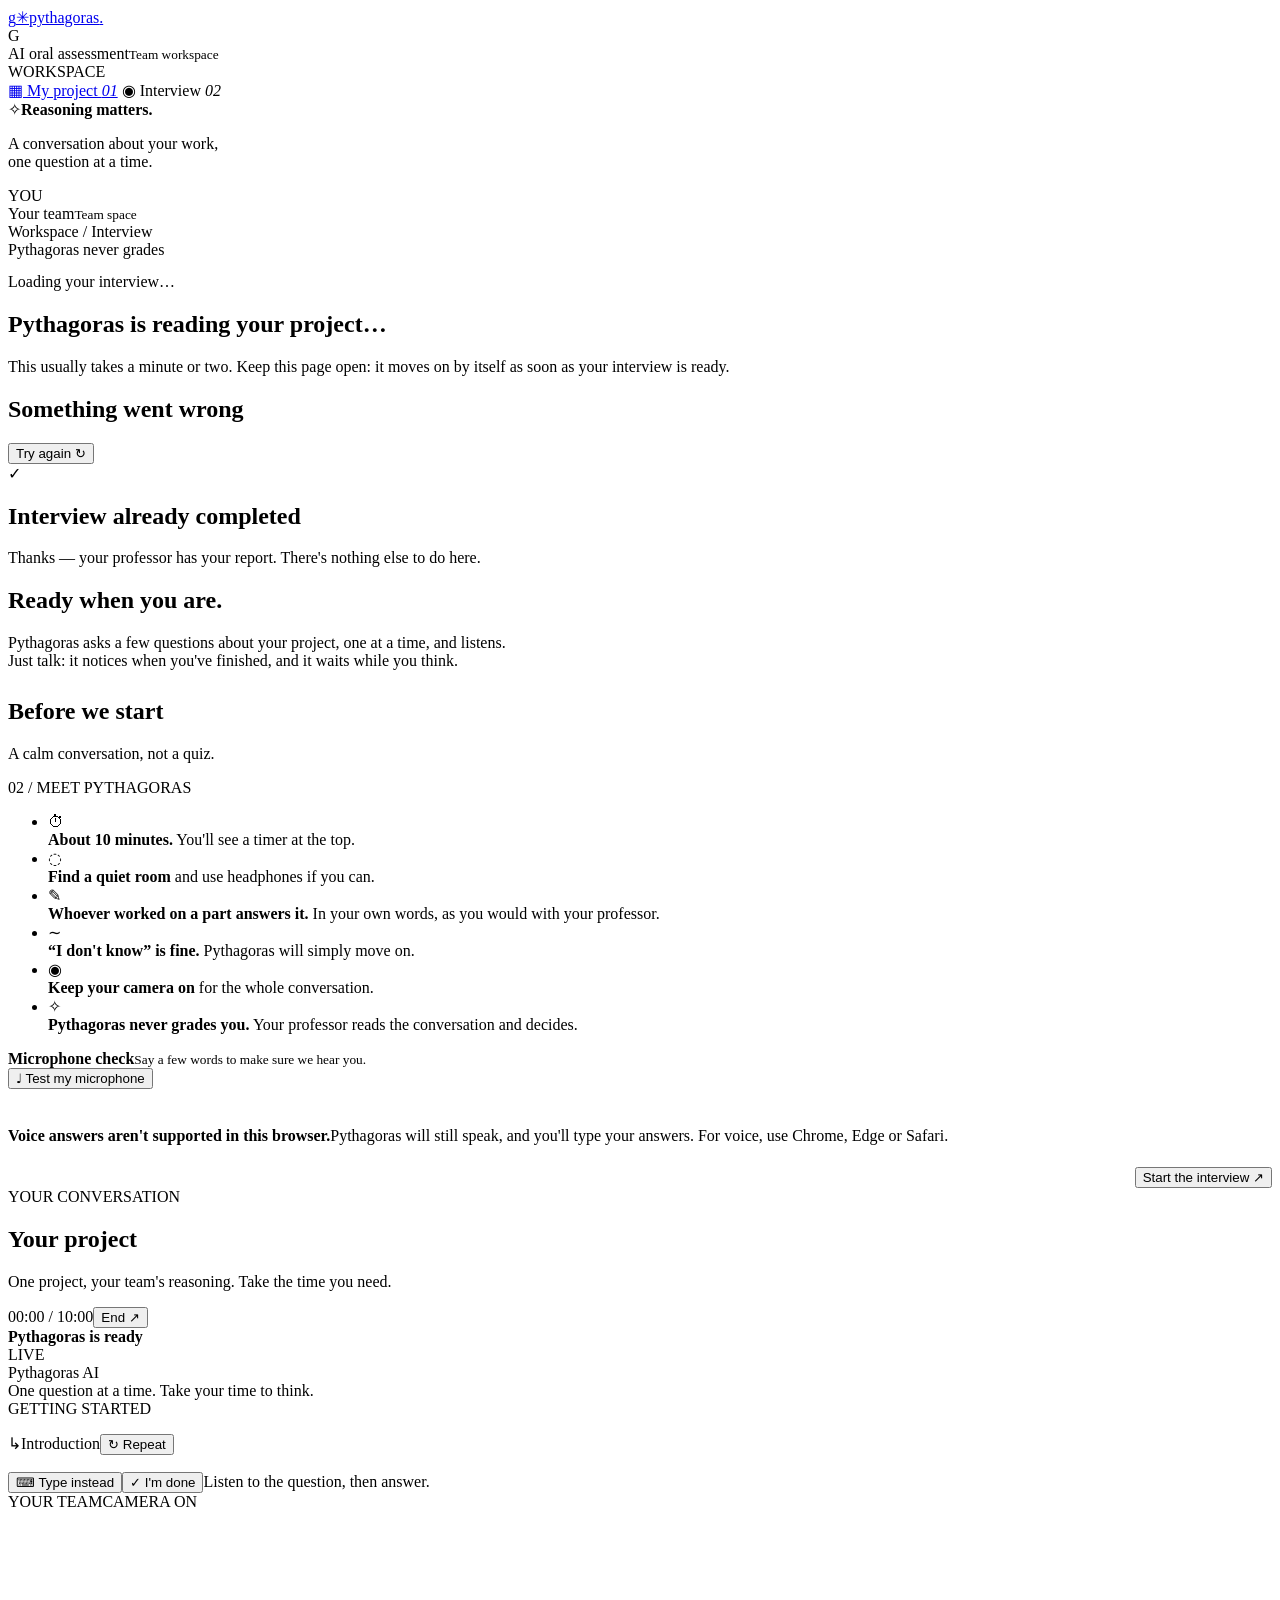
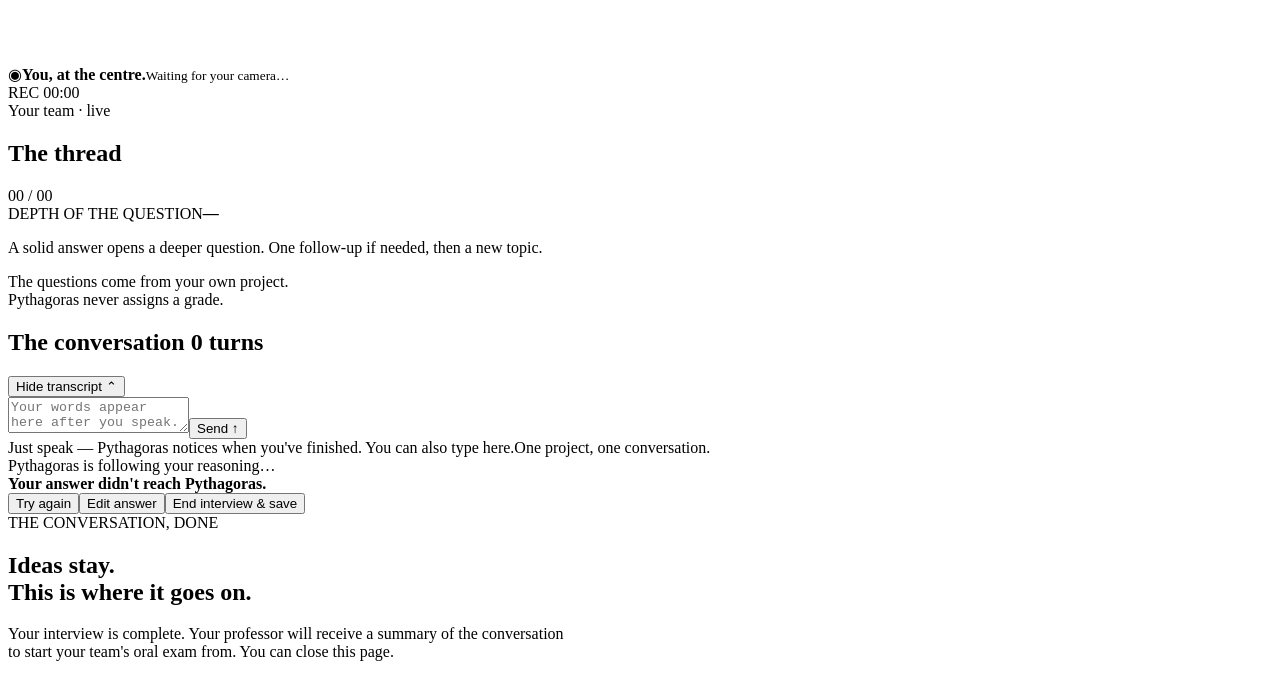
==== pythagoras/static/interview.html @ 5c40b946 "Initial commit" ====
<!doctype html>
<html lang="en">
<head>
  <meta charset="utf-8">
  <meta name="viewport" content="width=device-width, initial-scale=1">
  <meta name="theme-color" content="#111714">
  <title>Pythagoras · Interview</title>
  <link rel="preconnect" href="https://fonts.googleapis.com">
  <link rel="preconnect" href="https://fonts.gstatic.com" crossorigin>
  <link href="https://fonts.googleapis.com/css2?family=DM+Sans:opsz,wght@9..40,400;9..40,500;9..40,600;9..40,700&family=Manrope:wght@400;500;600;700;800&display=swap" rel="stylesheet">
  <link rel="stylesheet" href="/static/room.css">
</head>
<body>
<div class="app-shell">
  <aside class="sidebar"><a href="/" class="brand"><span class="brand-icon">g<span>✳</span></span>pythagoras<span class="brand-dot">.</span></a>
    <div class="workspace"><span class="workspace-icon">G</span><div>AI oral assessment<small>Team workspace</small></div></div>
    <div class="nav-label">WORKSPACE</div>
    <nav><a class="nav-item " href="/"><span>▦</span> My project <i>01</i></a>
      <span class="nav-item active"><span>◉</span> Interview <i>02</i></span></nav>
    <div class="sidebar-bottom"><div class="sidebar-note"><span>✧</span><strong>Reasoning matters.</strong><p>A conversation about your work,<br>one question at a time.</p></div>
      <div class="profile"><div class="avatar small">YOU</div><div><span id="who">Your team</span><small>Team space</small></div></div></div></aside>
  <main>
    <header class="topbar"><div id="breadcrumb">Workspace <span>/</span> Interview</div><div class="top-right"><span class="status-dot"></span><span>Pythagoras never grades</span></div></header>

    <!-- loading -->
    <section id="s-loading" class="view"><div class="panel center-state"><span class="spinner lg"></span><p style="margin-top:14px">Loading your interview…</p></div></section>

    <!-- preparing -->
    <section id="s-preparing" class="view hidden"><div class="panel center-state"><div class="mini-orb"></div><h2>Pythagoras is reading your project…</h2><p>This usually takes a minute or two. Keep this page open: it moves on by itself as soon as your interview is ready.</p></div></section>

    <!-- error -->
    <section id="s-error" class="view hidden"><div class="panel center-state"><h2>Something went wrong</h2><p id="error-msg"></p><button class="primary" id="error-retry">Try again <span>↻</span></button></div></section>

    <!-- already completed -->
    <section id="s-completed" class="view hidden"><div class="panel center-state"><div class="success-mark" style="margin:0 auto">✓</div><h2>Interview already completed</h2><p>Thanks — your professor has your report. There's nothing else to do here.</p></div></section>

    <!-- intro -->
    <section id="s-intro" class="view intro-view hidden">
      <div class="page-intro"><div class="eyebrow"><span></span> <b id="intro-assignment" style="font-weight:650;text-transform:uppercase"></b></div><h1 id="intro-hello">Ready when you are.</h1>
        <p>Pythagoras asks a few questions about your project, one at a time, and listens.<br>Just talk: it notices when you've finished, and it waits while you think.</p></div>
      <div class="panel intro-panel" style="margin-top:28px">
        <div class="panel-heading"><div><h2>Before we start</h2><p>A calm conversation, not a quiz.</p></div><span class="tiny-tag">02 / MEET PYTHAGORAS</span></div>
        <ul class="rules">
          <li><span class="ic">⏱</span><div><strong>About <span id="intro-minutes">10</span> minutes.</strong> You'll see a timer at the top.</div></li>
          <li><span class="ic">◌</span><div><strong>Find a quiet room</strong> and use headphones if you can.</div></li>
          <li><span class="ic">✎</span><div><strong>Whoever worked on a part answers it.</strong> In your own words, as you would with your professor.</div></li>
          <li><span class="ic">∼</span><div><strong>“I don't know” is fine.</strong> Pythagoras will simply move on.</div></li>
          <li id="cam-rule" class="hidden"><span class="ic">◉</span><div><strong>Keep your camera on</strong> for the whole conversation.</div></li>
          <li><span class="ic">✧</span><div><strong>Pythagoras never grades you.</strong> Your professor reads the conversation and decides.</div></li>
        </ul>
        <div class="mic-check">
          <div class="row"><div><strong>Microphone check</strong><small id="mic-msg">Say a few words to make sure we hear you.</small></div><button class="control" id="mic-test"><span>♩</span> Test my microphone</button></div>
          <div class="meter"><i id="mic-meter"></i></div>
          <div id="mic-heard" style="margin-top:8px;min-height:1.4em;color:#4a6a3d;font-size:10px"></div>
        </div>
        <div id="no-speech-note" class="notice warn hidden" style="margin-top:16px"><strong>Voice answers aren't supported in this browser.</strong>Pythagoras will still speak, and you'll type your answers. For voice, use Chrome, Edge or Safari.</div>
        <div style="margin-top:22px;display:flex;justify-content:flex-end"><button class="primary" id="start-btn">Start the interview <span>↗</span></button></div>
      </div>
    </section>

    <!-- live: the room -->
    <section id="s-live" class="view hidden">
      <div class="room-heading"><div><div class="eyebrow">YOUR CONVERSATION</div><h1 id="room-title">Your project</h1><p>One project, your team's reasoning. Take the time you need.</p></div>
        <div class="room-time"><span class="status-dot"></span><span id="timer">00:00 / 10:00</span><button id="end-top">End ↗</button></div></div>
      <div class="room-grid">
        <div class="conversation-panel panel">
          <div class="room-panel-head"><div><span class="status-dot" id="mic-dot"></span> <strong id="mic-label">Pythagoras is ready</strong></div><span class="tiny-tag" id="mode-tag">LIVE</span></div>
          <div class="agent-stage"><div class="orb-wrap" id="orb-wrap"><div class="orb-glow"></div><div class="orb"><div class="orb-inner"></div></div></div>
            <div class="agent-name">Pythagoras <span>AI</span><i id="speaking" class="hidden"></i></div>
            <div class="agent-caption">One question at a time. Take your time to think.</div>
            <div class="waveform" id="waveform"><i></i><i></i><i></i><i></i><i></i><i></i><i></i><i></i><i></i><i></i><i></i><i></i><i></i><i></i><i></i><i></i><i></i></div></div>
          <div class="question-card"><div class="question-meta"><span id="progress-label">GETTING STARTED</span><span id="level-badge"></span></div>
            <p id="q-text"></p>
            <div class="question-source"><span>↳</span><span id="topic-title">Introduction</span><button id="repeat-btn" title="Hear the question again">↻ Repeat</button></div></div>
          <div class="voice-controls" style="margin-top:17px"><button class="control" id="mode-btn"><span>⌨</span> Type instead</button><button class="control done" id="done-btn" type="button">✓ I'm done</button><span id="send-hint">Listen to the question, then answer.</span></div>
        </div>
        <aside class="insight-panel">
          <article class="panel camera-panel hidden" id="cam-tile" aria-label="Your camera"><div class="camera-heading"><span class="tiny-tag">YOUR TEAM</span><span class="camera-demo-label">CAMERA ON</span></div>
            <div class="camera-frame"><video id="cam-video" autoplay muted playsinline aria-label="Live preview of your camera"></video><div id="cam-placeholder" class="camera-placeholder"><span aria-hidden="true">◉</span><strong>You, at the centre.</strong><small>Waiting for your camera…</small></div><div class="camera-rec"><span></span> REC <time id="cam-timer">00:00</time></div><span class="camera-self-label">Your team · live</span></div></article>
          <article class="panel journey"><div class="panel-heading"><h2>The thread</h2><span class="tiny-tag" id="topic-progress">00 / 00</span></div><div id="topic-list"></div>
            <div class="bloom-box"><div><span class="tiny-tag">DEPTH OF THE QUESTION</span><strong id="bloom-label">—</strong></div><div class="bloom-bars" id="bloom-bars"><i></i><i></i><i></i><i></i></div><p>A solid answer opens a deeper question. One follow-up if needed, then a new topic.</p></div></article>
          <div class="local-note">The questions come from your own project.<br>Pythagoras never assigns a grade.</div>
        </aside>
      </div>
      <div class="panel transcript-panel"><div class="transcript-header"><h2>The conversation <span id="turn-count">0 turns</span></h2><button id="toggle-transcript">Hide transcript ⌃</button></div>
        <div id="transcript" class="transcript" aria-live="polite"></div>
        <div id="answer-input">
          <div id="answer-form"><textarea id="answer" rows="2" placeholder="Your words appear here after you speak."></textarea><button class="primary" id="send-btn" type="button">Send <span>↑</span></button></div>
          <div class="composer-foot"><span id="voice-note" class="hidden">Just speak — Pythagoras notices when you've finished. You can also type here.</span><span>One project, one conversation.</span></div>
        </div>
        <div id="answer-thinking" class="thinking hidden"><span class="spinner"></span> Pythagoras is following your reasoning…</div>
        <div id="answer-error" class="answer-error hidden"><div class="error" style="margin-top:0"><strong>Your answer didn't reach Pythagoras.</strong><span id="answer-error-msg"></span></div>
          <div class="actions"><button class="primary" id="retry-btn">Try again</button><button class="secondary" id="edit-btn">Edit answer</button><button class="secondary" id="end-btn">End interview &amp; save</button></div></div>
      </div>
    </section>

    <!-- done -->
    <section id="s-done" class="view hidden"><div class="page-intro"><div class="eyebrow"><span></span> THE CONVERSATION, DONE</div><h1>Ideas stay.<br><span>This is where it goes on.</span></h1><p>Your interview is complete. Your professor will receive a summary of the conversation<br>to start your team's oral exam from. You can close this page.</p></div></section>
  </main>
</div>
<script src="/static/app.js"></script>
<script src="/static/voice-local.js"></script>
<script src="/static/interview.js"></script>
</body>
</html>
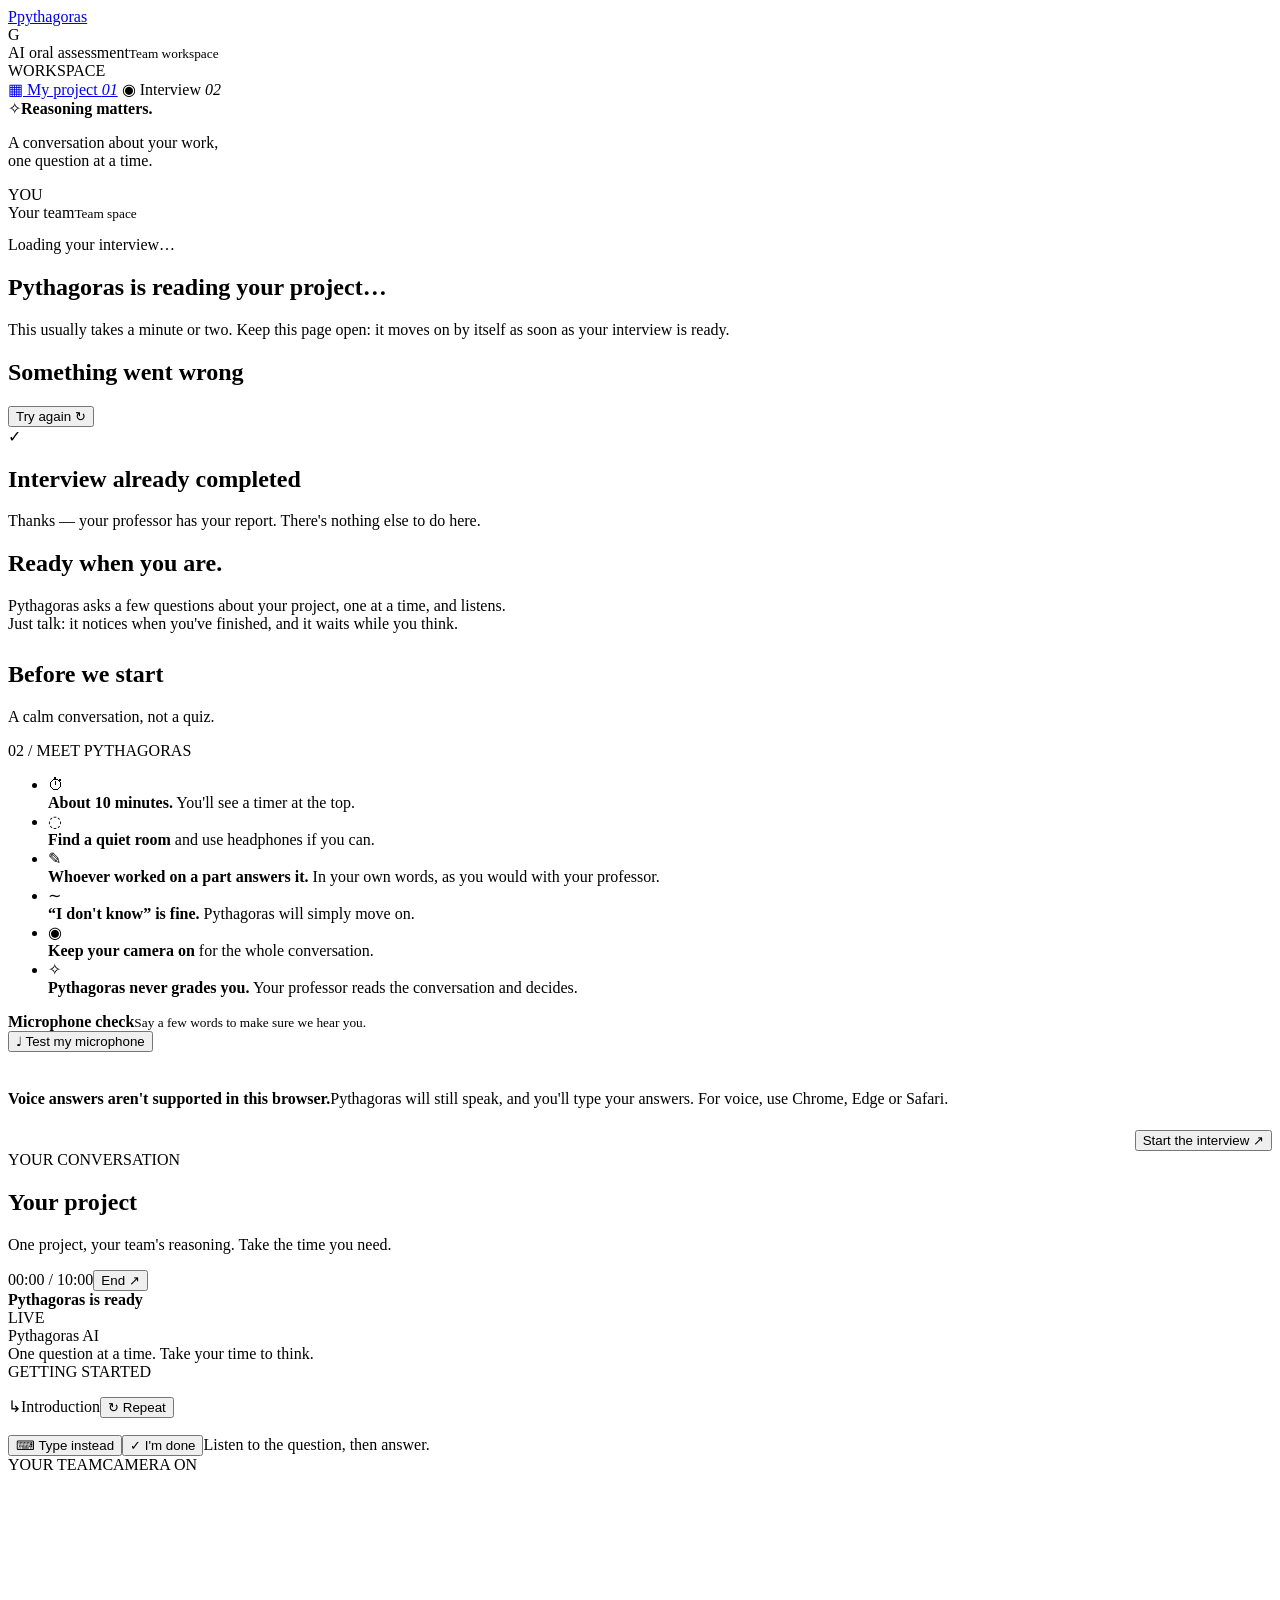
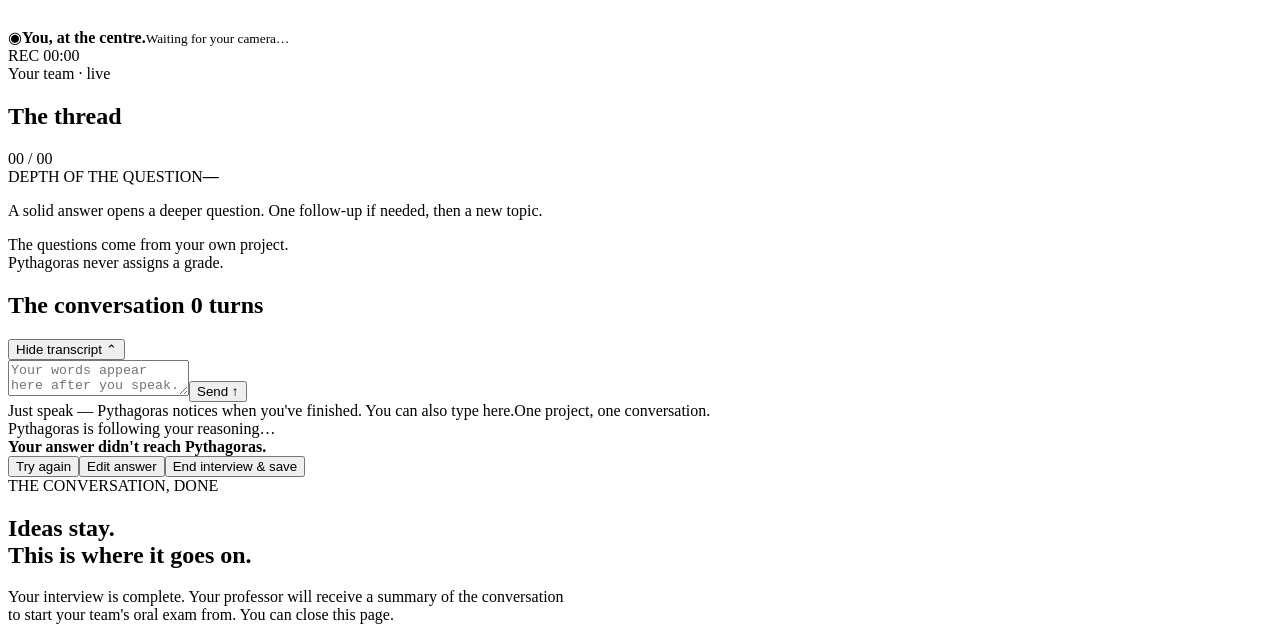
==== commit 4a1fd95c: "Remove topbar badge, P logo without dot, larger text" ====
--- a/pythagoras/static/interview.html
+++ b/pythagoras/static/interview.html
@@ -1,5 +1,6 @@
 <!doctype html>
 <html lang="en">
+
 <head>
   <meta charset="utf-8">
   <meta name="viewport" content="width=device-width, initial-scale=1">
@@ -7,99 +8,229 @@
   <title>Pythagoras · Interview</title>
   <link rel="preconnect" href="https://fonts.googleapis.com">
   <link rel="preconnect" href="https://fonts.gstatic.com" crossorigin>
-  <link href="https://fonts.googleapis.com/css2?family=DM+Sans:opsz,wght@9..40,400;9..40,500;9..40,600;9..40,700&family=Manrope:wght@400;500;600;700;800&display=swap" rel="stylesheet">
+  <link
+    href="https://fonts.googleapis.com/css2?family=DM+Sans:opsz,wght@9..40,400;9..40,500;9..40,600;9..40,700&family=Manrope:wght@400;500;600;700;800&display=swap"
+    rel="stylesheet">
   <link rel="stylesheet" href="/static/room.css">
 </head>
+
 <body>
-<div class="app-shell">
-  <aside class="sidebar"><a href="/" class="brand"><span class="brand-icon">g<span>✳</span></span>pythagoras<span class="brand-dot">.</span></a>
-    <div class="workspace"><span class="workspace-icon">G</span><div>AI oral assessment<small>Team workspace</small></div></div>
-    <div class="nav-label">WORKSPACE</div>
-    <nav><a class="nav-item " href="/"><span>▦</span> My project <i>01</i></a>
-      <span class="nav-item active"><span>◉</span> Interview <i>02</i></span></nav>
-    <div class="sidebar-bottom"><div class="sidebar-note"><span>✧</span><strong>Reasoning matters.</strong><p>A conversation about your work,<br>one question at a time.</p></div>
-      <div class="profile"><div class="avatar small">YOU</div><div><span id="who">Your team</span><small>Team space</small></div></div></div></aside>
-  <main>
-    <header class="topbar"><div id="breadcrumb">Workspace <span>/</span> Interview</div><div class="top-right"><span class="status-dot"></span><span>Pythagoras never grades</span></div></header>
-
-    <!-- loading -->
-    <section id="s-loading" class="view"><div class="panel center-state"><span class="spinner lg"></span><p style="margin-top:14px">Loading your interview…</p></div></section>
-
-    <!-- preparing -->
-    <section id="s-preparing" class="view hidden"><div class="panel center-state"><div class="mini-orb"></div><h2>Pythagoras is reading your project…</h2><p>This usually takes a minute or two. Keep this page open: it moves on by itself as soon as your interview is ready.</p></div></section>
-
-    <!-- error -->
-    <section id="s-error" class="view hidden"><div class="panel center-state"><h2>Something went wrong</h2><p id="error-msg"></p><button class="primary" id="error-retry">Try again <span>↻</span></button></div></section>
-
-    <!-- already completed -->
-    <section id="s-completed" class="view hidden"><div class="panel center-state"><div class="success-mark" style="margin:0 auto">✓</div><h2>Interview already completed</h2><p>Thanks — your professor has your report. There's nothing else to do here.</p></div></section>
-
-    <!-- intro -->
-    <section id="s-intro" class="view intro-view hidden">
-      <div class="page-intro"><div class="eyebrow"><span></span> <b id="intro-assignment" style="font-weight:650;text-transform:uppercase"></b></div><h1 id="intro-hello">Ready when you are.</h1>
-        <p>Pythagoras asks a few questions about your project, one at a time, and listens.<br>Just talk: it notices when you've finished, and it waits while you think.</p></div>
-      <div class="panel intro-panel" style="margin-top:28px">
-        <div class="panel-heading"><div><h2>Before we start</h2><p>A calm conversation, not a quiz.</p></div><span class="tiny-tag">02 / MEET PYTHAGORAS</span></div>
-        <ul class="rules">
-          <li><span class="ic">⏱</span><div><strong>About <span id="intro-minutes">10</span> minutes.</strong> You'll see a timer at the top.</div></li>
-          <li><span class="ic">◌</span><div><strong>Find a quiet room</strong> and use headphones if you can.</div></li>
-          <li><span class="ic">✎</span><div><strong>Whoever worked on a part answers it.</strong> In your own words, as you would with your professor.</div></li>
-          <li><span class="ic">∼</span><div><strong>“I don't know” is fine.</strong> Pythagoras will simply move on.</div></li>
-          <li id="cam-rule" class="hidden"><span class="ic">◉</span><div><strong>Keep your camera on</strong> for the whole conversation.</div></li>
-          <li><span class="ic">✧</span><div><strong>Pythagoras never grades you.</strong> Your professor reads the conversation and decides.</div></li>
-        </ul>
-        <div class="mic-check">
-          <div class="row"><div><strong>Microphone check</strong><small id="mic-msg">Say a few words to make sure we hear you.</small></div><button class="control" id="mic-test"><span>♩</span> Test my microphone</button></div>
-          <div class="meter"><i id="mic-meter"></i></div>
-          <div id="mic-heard" style="margin-top:8px;min-height:1.4em;color:#4a6a3d;font-size:10px"></div>
-        </div>
-        <div id="no-speech-note" class="notice warn hidden" style="margin-top:16px"><strong>Voice answers aren't supported in this browser.</strong>Pythagoras will still speak, and you'll type your answers. For voice, use Chrome, Edge or Safari.</div>
-        <div style="margin-top:22px;display:flex;justify-content:flex-end"><button class="primary" id="start-btn">Start the interview <span>↗</span></button></div>
+  <div class="app-shell">
+    <aside class="sidebar"><a href="/" class="brand"><span class="brand-icon">P</span>pythagoras</a>
+      <div class="workspace"><span class="workspace-icon">G</span>
+        <div>AI oral assessment<small>Team workspace</small></div>
       </div>
-    </section>
-
-    <!-- live: the room -->
-    <section id="s-live" class="view hidden">
-      <div class="room-heading"><div><div class="eyebrow">YOUR CONVERSATION</div><h1 id="room-title">Your project</h1><p>One project, your team's reasoning. Take the time you need.</p></div>
-        <div class="room-time"><span class="status-dot"></span><span id="timer">00:00 / 10:00</span><button id="end-top">End ↗</button></div></div>
-      <div class="room-grid">
-        <div class="conversation-panel panel">
-          <div class="room-panel-head"><div><span class="status-dot" id="mic-dot"></span> <strong id="mic-label">Pythagoras is ready</strong></div><span class="tiny-tag" id="mode-tag">LIVE</span></div>
-          <div class="agent-stage"><div class="orb-wrap" id="orb-wrap"><div class="orb-glow"></div><div class="orb"><div class="orb-inner"></div></div></div>
-            <div class="agent-name">Pythagoras <span>AI</span><i id="speaking" class="hidden"></i></div>
-            <div class="agent-caption">One question at a time. Take your time to think.</div>
-            <div class="waveform" id="waveform"><i></i><i></i><i></i><i></i><i></i><i></i><i></i><i></i><i></i><i></i><i></i><i></i><i></i><i></i><i></i><i></i><i></i></div></div>
-          <div class="question-card"><div class="question-meta"><span id="progress-label">GETTING STARTED</span><span id="level-badge"></span></div>
-            <p id="q-text"></p>
-            <div class="question-source"><span>↳</span><span id="topic-title">Introduction</span><button id="repeat-btn" title="Hear the question again">↻ Repeat</button></div></div>
-          <div class="voice-controls" style="margin-top:17px"><button class="control" id="mode-btn"><span>⌨</span> Type instead</button><button class="control done" id="done-btn" type="button">✓ I'm done</button><span id="send-hint">Listen to the question, then answer.</span></div>
-        </div>
-        <aside class="insight-panel">
-          <article class="panel camera-panel hidden" id="cam-tile" aria-label="Your camera"><div class="camera-heading"><span class="tiny-tag">YOUR TEAM</span><span class="camera-demo-label">CAMERA ON</span></div>
-            <div class="camera-frame"><video id="cam-video" autoplay muted playsinline aria-label="Live preview of your camera"></video><div id="cam-placeholder" class="camera-placeholder"><span aria-hidden="true">◉</span><strong>You, at the centre.</strong><small>Waiting for your camera…</small></div><div class="camera-rec"><span></span> REC <time id="cam-timer">00:00</time></div><span class="camera-self-label">Your team · live</span></div></article>
-          <article class="panel journey"><div class="panel-heading"><h2>The thread</h2><span class="tiny-tag" id="topic-progress">00 / 00</span></div><div id="topic-list"></div>
-            <div class="bloom-box"><div><span class="tiny-tag">DEPTH OF THE QUESTION</span><strong id="bloom-label">—</strong></div><div class="bloom-bars" id="bloom-bars"><i></i><i></i><i></i><i></i></div><p>A solid answer opens a deeper question. One follow-up if needed, then a new topic.</p></div></article>
-          <div class="local-note">The questions come from your own project.<br>Pythagoras never assigns a grade.</div>
-        </aside>
+      <div class="nav-label">WORKSPACE</div>
+      <nav><a class="nav-item " href="/"><span>▦</span> My project <i>01</i></a>
+        <span class="nav-item active"><span>◉</span> Interview <i>02</i></span>
+      </nav>
+      <div class="sidebar-bottom">
+        <div class="sidebar-note"><span>✧</span><strong>Reasoning matters.</strong>
+          <p>A conversation about your work,<br>one question at a time.</p>
+        </div>
+        <div class="profile">
+          <div class="avatar small">YOU</div>
+          <div><span id="who">Your team</span><small>Team space</small></div>
+        </div>
       </div>
-      <div class="panel transcript-panel"><div class="transcript-header"><h2>The conversation <span id="turn-count">0 turns</span></h2><button id="toggle-transcript">Hide transcript ⌃</button></div>
-        <div id="transcript" class="transcript" aria-live="polite"></div>
-        <div id="answer-input">
-          <div id="answer-form"><textarea id="answer" rows="2" placeholder="Your words appear here after you speak."></textarea><button class="primary" id="send-btn" type="button">Send <span>↑</span></button></div>
-          <div class="composer-foot"><span id="voice-note" class="hidden">Just speak — Pythagoras notices when you've finished. You can also type here.</span><span>One project, one conversation.</span></div>
-        </div>
-        <div id="answer-thinking" class="thinking hidden"><span class="spinner"></span> Pythagoras is following your reasoning…</div>
-        <div id="answer-error" class="answer-error hidden"><div class="error" style="margin-top:0"><strong>Your answer didn't reach Pythagoras.</strong><span id="answer-error-msg"></span></div>
-          <div class="actions"><button class="primary" id="retry-btn">Try again</button><button class="secondary" id="edit-btn">Edit answer</button><button class="secondary" id="end-btn">End interview &amp; save</button></div></div>
-      </div>
-    </section>
-
-    <!-- done -->
-    <section id="s-done" class="view hidden"><div class="page-intro"><div class="eyebrow"><span></span> THE CONVERSATION, DONE</div><h1>Ideas stay.<br><span>This is where it goes on.</span></h1><p>Your interview is complete. Your professor will receive a summary of the conversation<br>to start your team's oral exam from. You can close this page.</p></div></section>
-  </main>
-</div>
-<script src="/static/app.js"></script>
-<script src="/static/voice-local.js"></script>
-<script src="/static/interview.js"></script>
+    </aside>
+    <main>
+
+      <!-- loading -->
+      <section id="s-loading" class="view">
+        <div class="panel center-state"><span class="spinner lg"></span>
+          <p style="margin-top:14px">Loading your interview…</p>
+        </div>
+      </section>
+
+      <!-- preparing -->
+      <section id="s-preparing" class="view hidden">
+        <div class="panel center-state">
+          <div class="mini-orb"></div>
+          <h2>Pythagoras is reading your project…</h2>
+          <p>This usually takes a minute or two. Keep this page open: it moves on by itself as soon as your interview is
+            ready.</p>
+        </div>
+      </section>
+
+      <!-- error -->
+      <section id="s-error" class="view hidden">
+        <div class="panel center-state">
+          <h2>Something went wrong</h2>
+          <p id="error-msg"></p><button class="primary" id="error-retry">Try again <span>↻</span></button>
+        </div>
+      </section>
+
+      <!-- already completed -->
+      <section id="s-completed" class="view hidden">
+        <div class="panel center-state">
+          <div class="success-mark" style="margin:0 auto">✓</div>
+          <h2>Interview already completed</h2>
+          <p>Thanks — your professor has your report. There's nothing else to do here.</p>
+        </div>
+      </section>
+
+      <!-- intro -->
+      <section id="s-intro" class="view intro-view hidden">
+        <div class="page-intro">
+          <div class="eyebrow"><span></span> <b id="intro-assignment"
+              style="font-weight:650;text-transform:uppercase"></b></div>
+          <h1 id="intro-hello">Ready when you are.</h1>
+          <p>Pythagoras asks a few questions about your project, one at a time, and listens.<br>Just talk: it notices
+            when you've finished, and it waits while you think.</p>
+        </div>
+        <div class="panel intro-panel" style="margin-top:28px">
+          <div class="panel-heading">
+            <div>
+              <h2>Before we start</h2>
+              <p>A calm conversation, not a quiz.</p>
+            </div><span class="tiny-tag">02 / MEET PYTHAGORAS</span>
+          </div>
+          <ul class="rules">
+            <li><span class="ic">⏱</span>
+              <div><strong>About <span id="intro-minutes">10</span> minutes.</strong> You'll see a timer at the top.
+              </div>
+            </li>
+            <li><span class="ic">◌</span>
+              <div><strong>Find a quiet room</strong> and use headphones if you can.</div>
+            </li>
+            <li><span class="ic">✎</span>
+              <div><strong>Whoever worked on a part answers it.</strong> In your own words, as you would with your
+                professor.</div>
+            </li>
+            <li><span class="ic">∼</span>
+              <div><strong>“I don't know” is fine.</strong> Pythagoras will simply move on.</div>
+            </li>
+            <li id="cam-rule" class="hidden"><span class="ic">◉</span>
+              <div><strong>Keep your camera on</strong> for the whole conversation.</div>
+            </li>
+            <li><span class="ic">✧</span>
+              <div><strong>Pythagoras never grades you.</strong> Your professor reads the conversation and decides.
+              </div>
+            </li>
+          </ul>
+          <div class="mic-check">
+            <div class="row">
+              <div><strong>Microphone check</strong><small id="mic-msg">Say a few words to make sure we hear
+                  you.</small></div><button class="control" id="mic-test"><span>♩</span> Test my microphone</button>
+            </div>
+            <div class="meter"><i id="mic-meter"></i></div>
+            <div id="mic-heard" style="margin-top:8px;min-height:1.4em;color:#4a6a3d;font-size:10px"></div>
+          </div>
+          <div id="no-speech-note" class="notice warn hidden" style="margin-top:16px"><strong>Voice answers aren't
+              supported in this browser.</strong>Pythagoras will still speak, and you'll type your answers. For voice,
+            use Chrome, Edge or Safari.</div>
+          <div style="margin-top:22px;display:flex;justify-content:flex-end"><button class="primary"
+              id="start-btn">Start the interview <span>↗</span></button></div>
+        </div>
+      </section>
+
+      <!-- live: the room -->
+      <section id="s-live" class="view hidden">
+        <div class="room-heading">
+          <div>
+            <div class="eyebrow">YOUR CONVERSATION</div>
+            <h1 id="room-title">Your project</h1>
+            <p>One project, your team's reasoning. Take the time you need.</p>
+          </div>
+          <div class="room-time"><span class="status-dot"></span><span id="timer">00:00 / 10:00</span><button
+              id="end-top">End ↗</button></div>
+        </div>
+        <div class="room-grid">
+          <div class="conversation-panel panel">
+            <div class="room-panel-head">
+              <div><span class="status-dot" id="mic-dot"></span> <strong id="mic-label">Pythagoras is ready</strong>
+              </div><span class="tiny-tag" id="mode-tag">LIVE</span>
+            </div>
+            <div class="agent-stage">
+              <div class="orb-wrap" id="orb-wrap">
+                <div class="orb-glow"></div>
+                <div class="orb">
+                  <div class="orb-inner"></div>
+                </div>
+              </div>
+              <div class="agent-name">Pythagoras <span>AI</span><i id="speaking" class="hidden"></i></div>
+              <div class="agent-caption">One question at a time. Take your time to think.</div>
+              <div class="waveform" id="waveform">
+                <i></i><i></i><i></i><i></i><i></i><i></i><i></i><i></i><i></i><i></i><i></i><i></i><i></i><i></i><i></i><i></i><i></i>
+              </div>
+            </div>
+            <div class="question-card">
+              <div class="question-meta"><span id="progress-label">GETTING STARTED</span><span id="level-badge"></span>
+              </div>
+              <p id="q-text"></p>
+              <div class="question-source"><span>↳</span><span id="topic-title">Introduction</span><button
+                  id="repeat-btn" title="Hear the question again">↻ Repeat</button></div>
+            </div>
+            <div class="voice-controls" style="margin-top:17px"><button class="control" id="mode-btn"><span>⌨</span>
+                Type instead</button><button class="control done" id="done-btn" type="button">✓ I'm done</button><span
+                id="send-hint">Listen to the question, then answer.</span></div>
+          </div>
+          <aside class="insight-panel">
+            <article class="panel camera-panel hidden" id="cam-tile" aria-label="Your camera">
+              <div class="camera-heading"><span class="tiny-tag">YOUR TEAM</span><span class="camera-demo-label">CAMERA
+                  ON</span></div>
+              <div class="camera-frame"><video id="cam-video" autoplay muted playsinline
+                  aria-label="Live preview of your camera"></video>
+                <div id="cam-placeholder" class="camera-placeholder"><span aria-hidden="true">◉</span><strong>You, at
+                    the centre.</strong><small>Waiting for your camera…</small></div>
+                <div class="camera-rec"><span></span> REC <time id="cam-timer">00:00</time></div><span
+                  class="camera-self-label">Your team · live</span>
+              </div>
+            </article>
+            <article class="panel journey">
+              <div class="panel-heading">
+                <h2>The thread</h2><span class="tiny-tag" id="topic-progress">00 / 00</span>
+              </div>
+              <div id="topic-list"></div>
+              <div class="bloom-box">
+                <div><span class="tiny-tag">DEPTH OF THE QUESTION</span><strong id="bloom-label">—</strong></div>
+                <div class="bloom-bars" id="bloom-bars"><i></i><i></i><i></i><i></i></div>
+                <p>A solid answer opens a deeper question. One follow-up if needed, then a new topic.</p>
+              </div>
+            </article>
+            <div class="local-note">The questions come from your own project.<br>Pythagoras never assigns a grade.</div>
+          </aside>
+        </div>
+        <div class="panel transcript-panel">
+          <div class="transcript-header">
+            <h2>The conversation <span id="turn-count">0 turns</span></h2><button id="toggle-transcript">Hide transcript
+              ⌃</button>
+          </div>
+          <div id="transcript" class="transcript" aria-live="polite"></div>
+          <div id="answer-input">
+            <div id="answer-form"><textarea id="answer" rows="2"
+                placeholder="Your words appear here after you speak."></textarea><button class="primary" id="send-btn"
+                type="button">Send <span>↑</span></button></div>
+            <div class="composer-foot"><span id="voice-note" class="hidden">Just speak — Pythagoras notices when you've
+                finished. You can also type here.</span><span>One project, one conversation.</span></div>
+          </div>
+          <div id="answer-thinking" class="thinking hidden"><span class="spinner"></span> Pythagoras is following your
+            reasoning…</div>
+          <div id="answer-error" class="answer-error hidden">
+            <div class="error" style="margin-top:0"><strong>Your answer didn't reach Pythagoras.</strong><span
+                id="answer-error-msg"></span></div>
+            <div class="actions"><button class="primary" id="retry-btn">Try again</button><button class="secondary"
+                id="edit-btn">Edit answer</button><button class="secondary" id="end-btn">End interview &amp;
+                save</button></div>
+          </div>
+        </div>
+      </section>
+
+      <!-- done -->
+      <section id="s-done" class="view hidden">
+        <div class="page-intro">
+          <div class="eyebrow"><span></span> THE CONVERSATION, DONE</div>
+          <h1>Ideas stay.<br><span>This is where it goes on.</span></h1>
+          <p>Your interview is complete. Your professor will receive a summary of the conversation<br>to start your
+            team's oral exam from. You can close this page.</p>
+        </div>
+      </section>
+    </main>
+  </div>
+  <script src="/static/app.js"></script>
+  <script src="/static/voice-local.js"></script>
+  <script src="/static/interview.js"></script>
 </body>
-</html>
+
+</html>
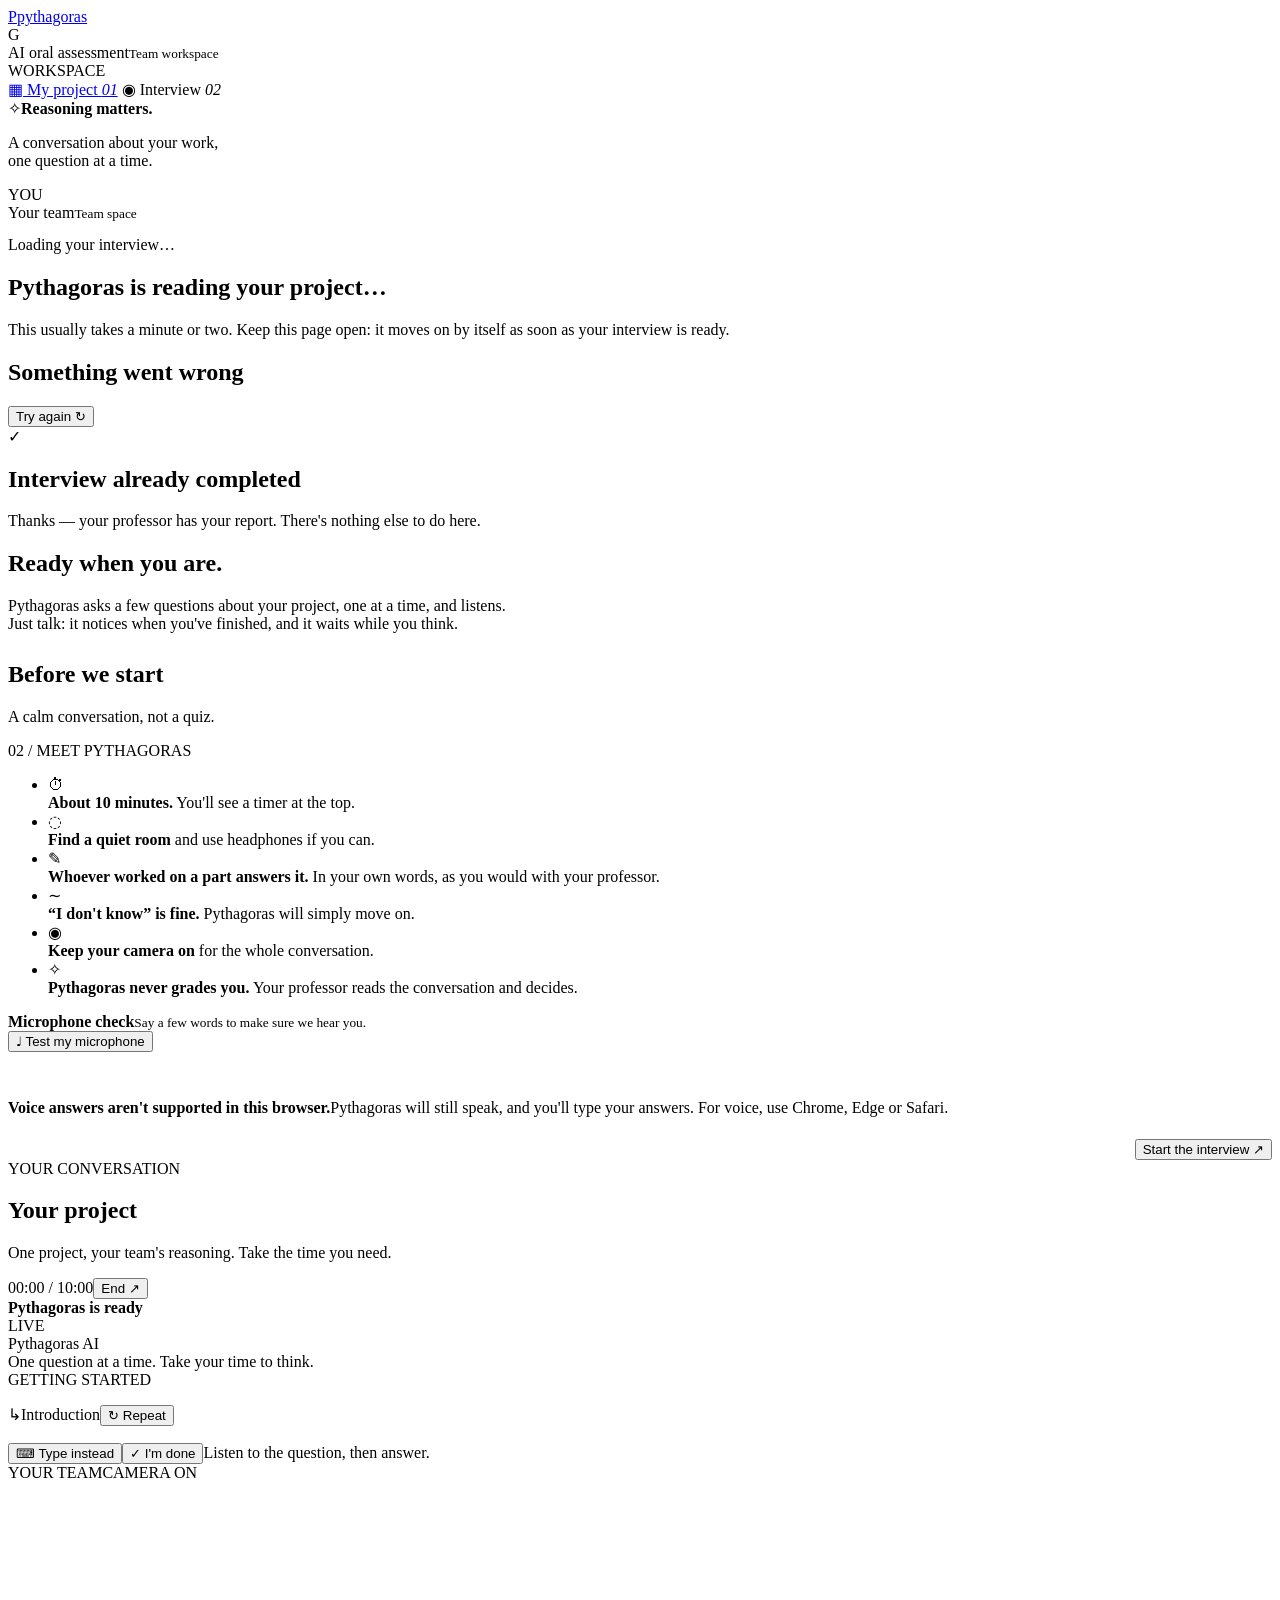
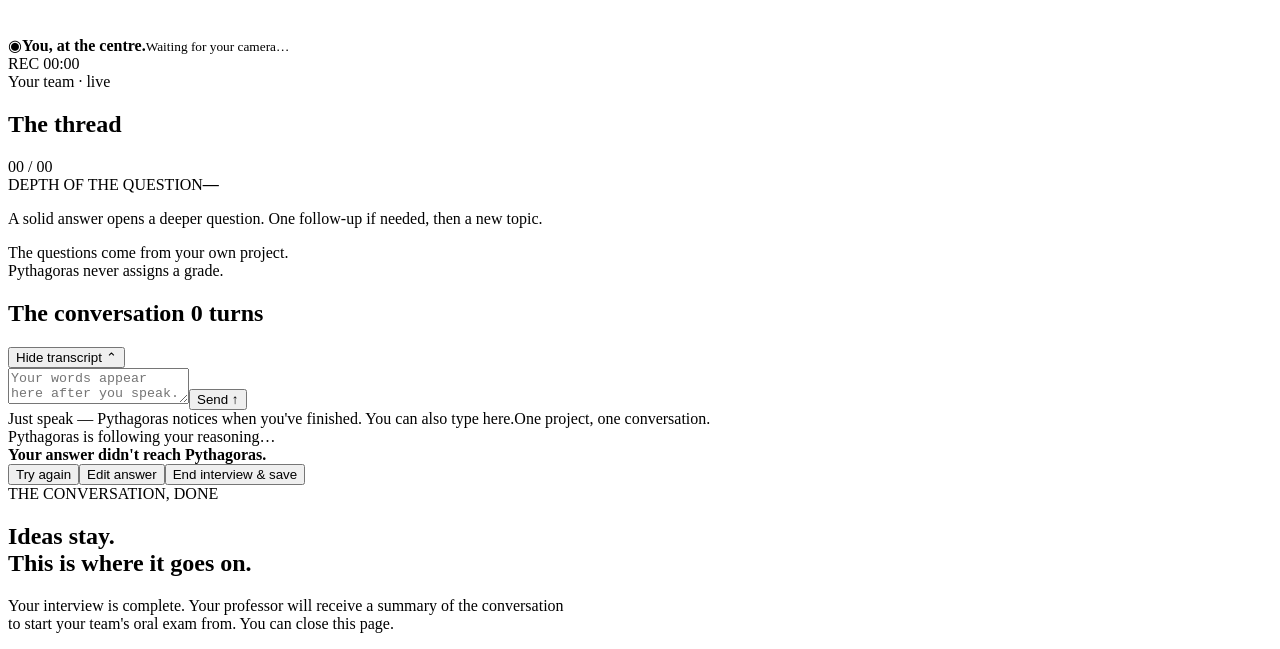
==== commit 73bec8a2: "Refined look: larger, higher-contrast text on team pages" ====
--- a/pythagoras/static/interview.html
+++ b/pythagoras/static/interview.html
@@ -115,7 +115,7 @@
                   you.</small></div><button class="control" id="mic-test"><span>♩</span> Test my microphone</button>
             </div>
             <div class="meter"><i id="mic-meter"></i></div>
-            <div id="mic-heard" style="margin-top:8px;min-height:1.4em;color:#4a6a3d;font-size:10px"></div>
+            <div id="mic-heard" style="margin-top:8px;min-height:1.4em"></div>
           </div>
           <div id="no-speech-note" class="notice warn hidden" style="margin-top:16px"><strong>Voice answers aren't
               supported in this browser.</strong>Pythagoras will still speak, and you'll type your answers. For voice,
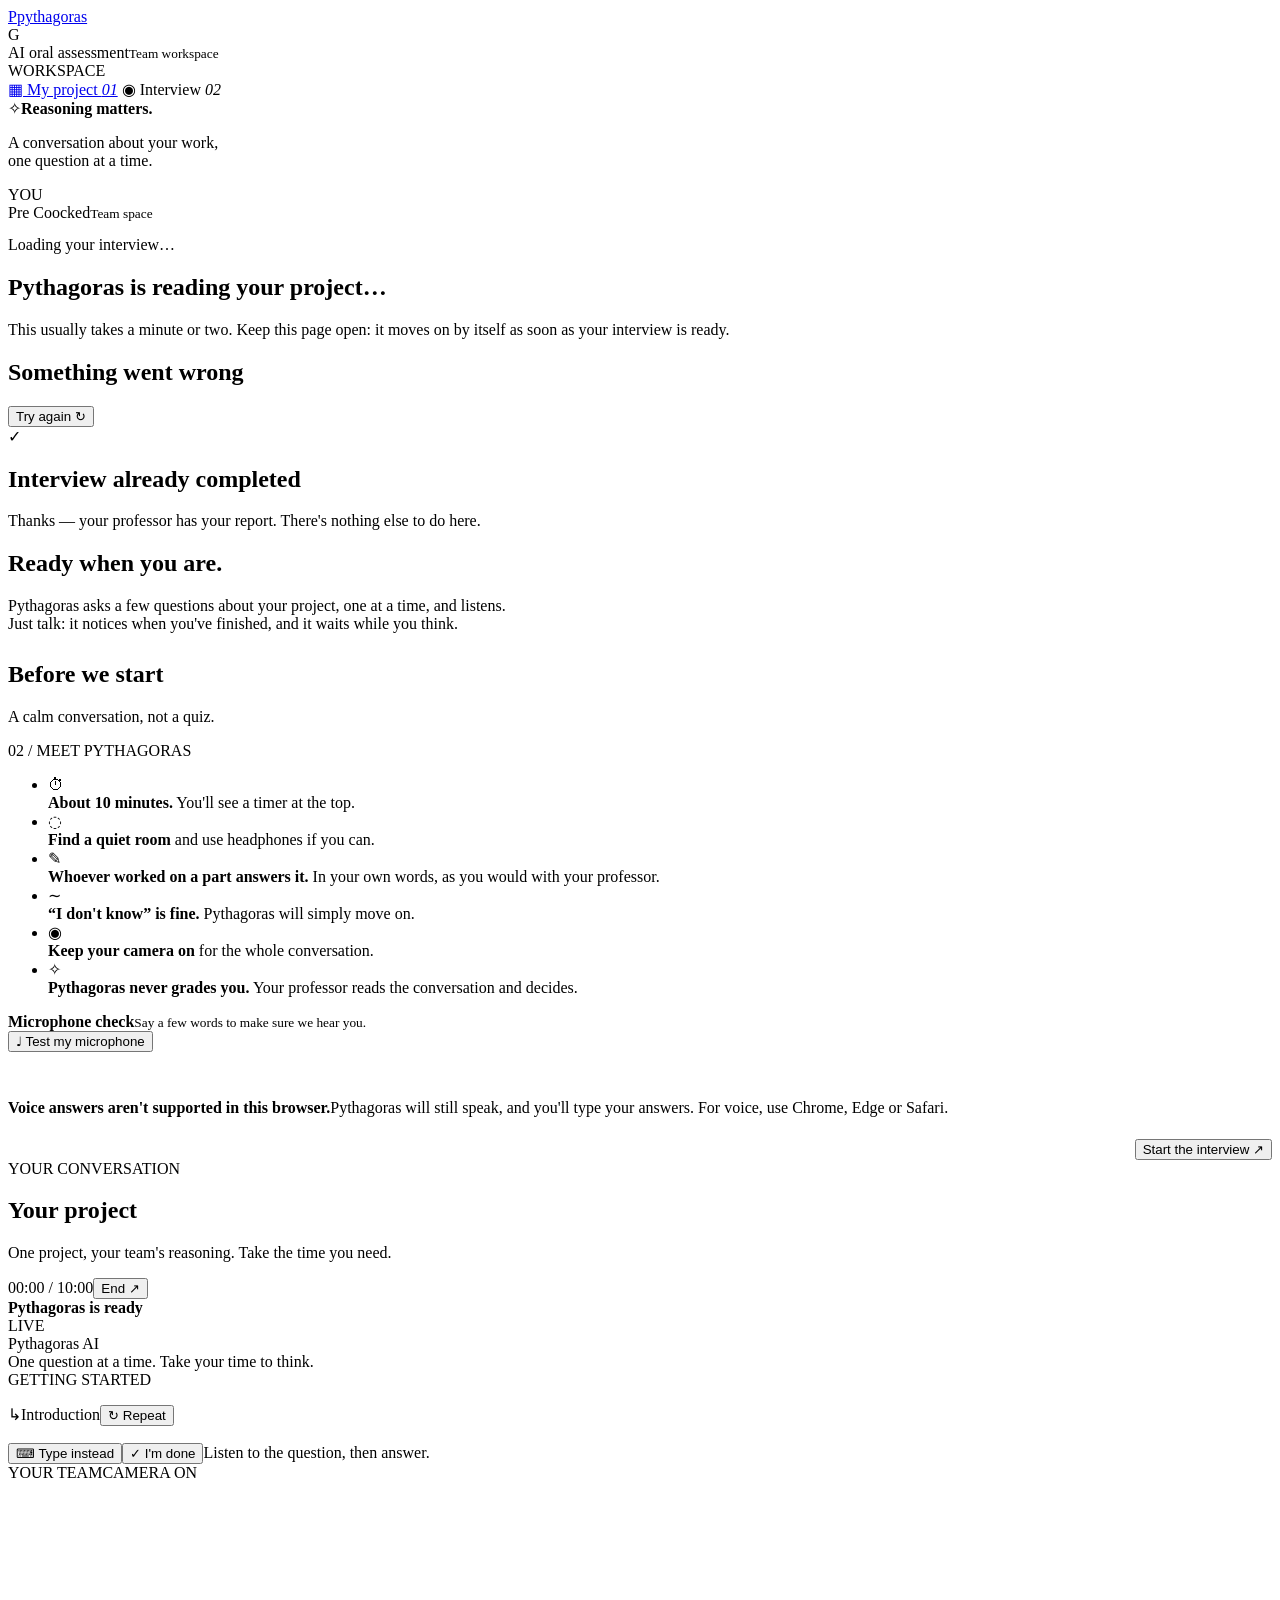
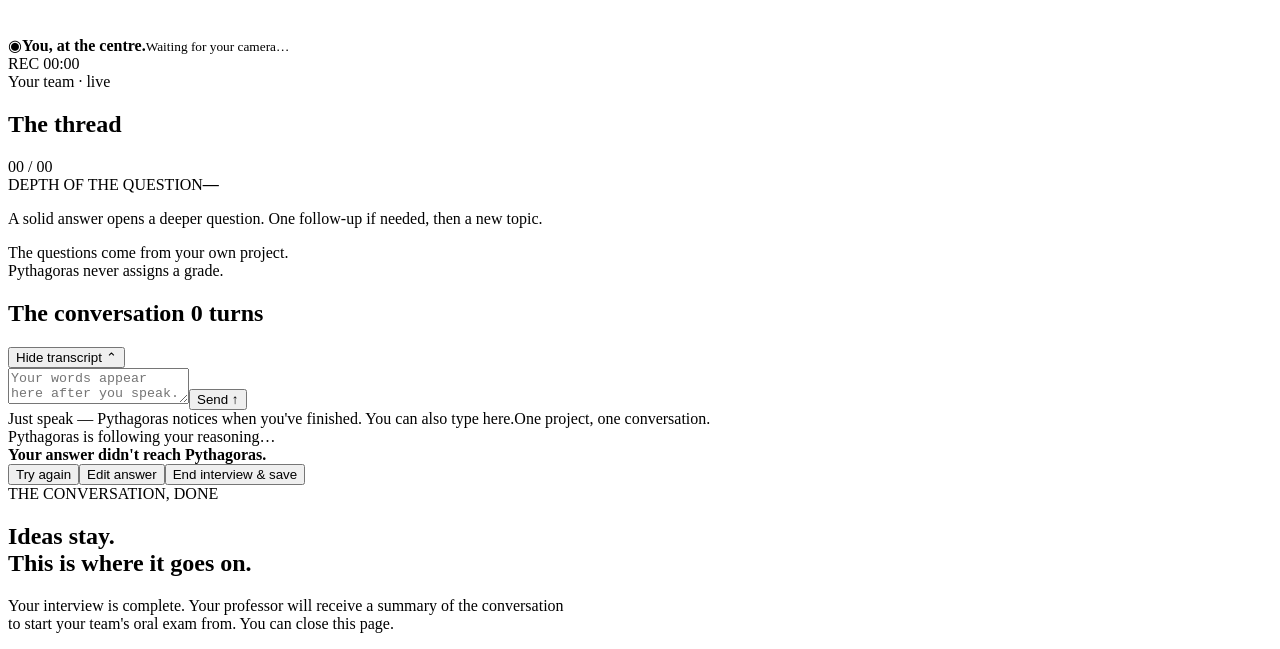
==== commit e675ba86: "Sidebar team name: Pre Coocked" ====
--- a/pythagoras/static/interview.html
+++ b/pythagoras/static/interview.html
@@ -30,7 +30,7 @@
         </div>
         <div class="profile">
           <div class="avatar small">YOU</div>
-          <div><span id="who">Your team</span><small>Team space</small></div>
+          <div><span id="who">Pre Coocked</span><small>Team space</small></div>
         </div>
       </div>
     </aside>
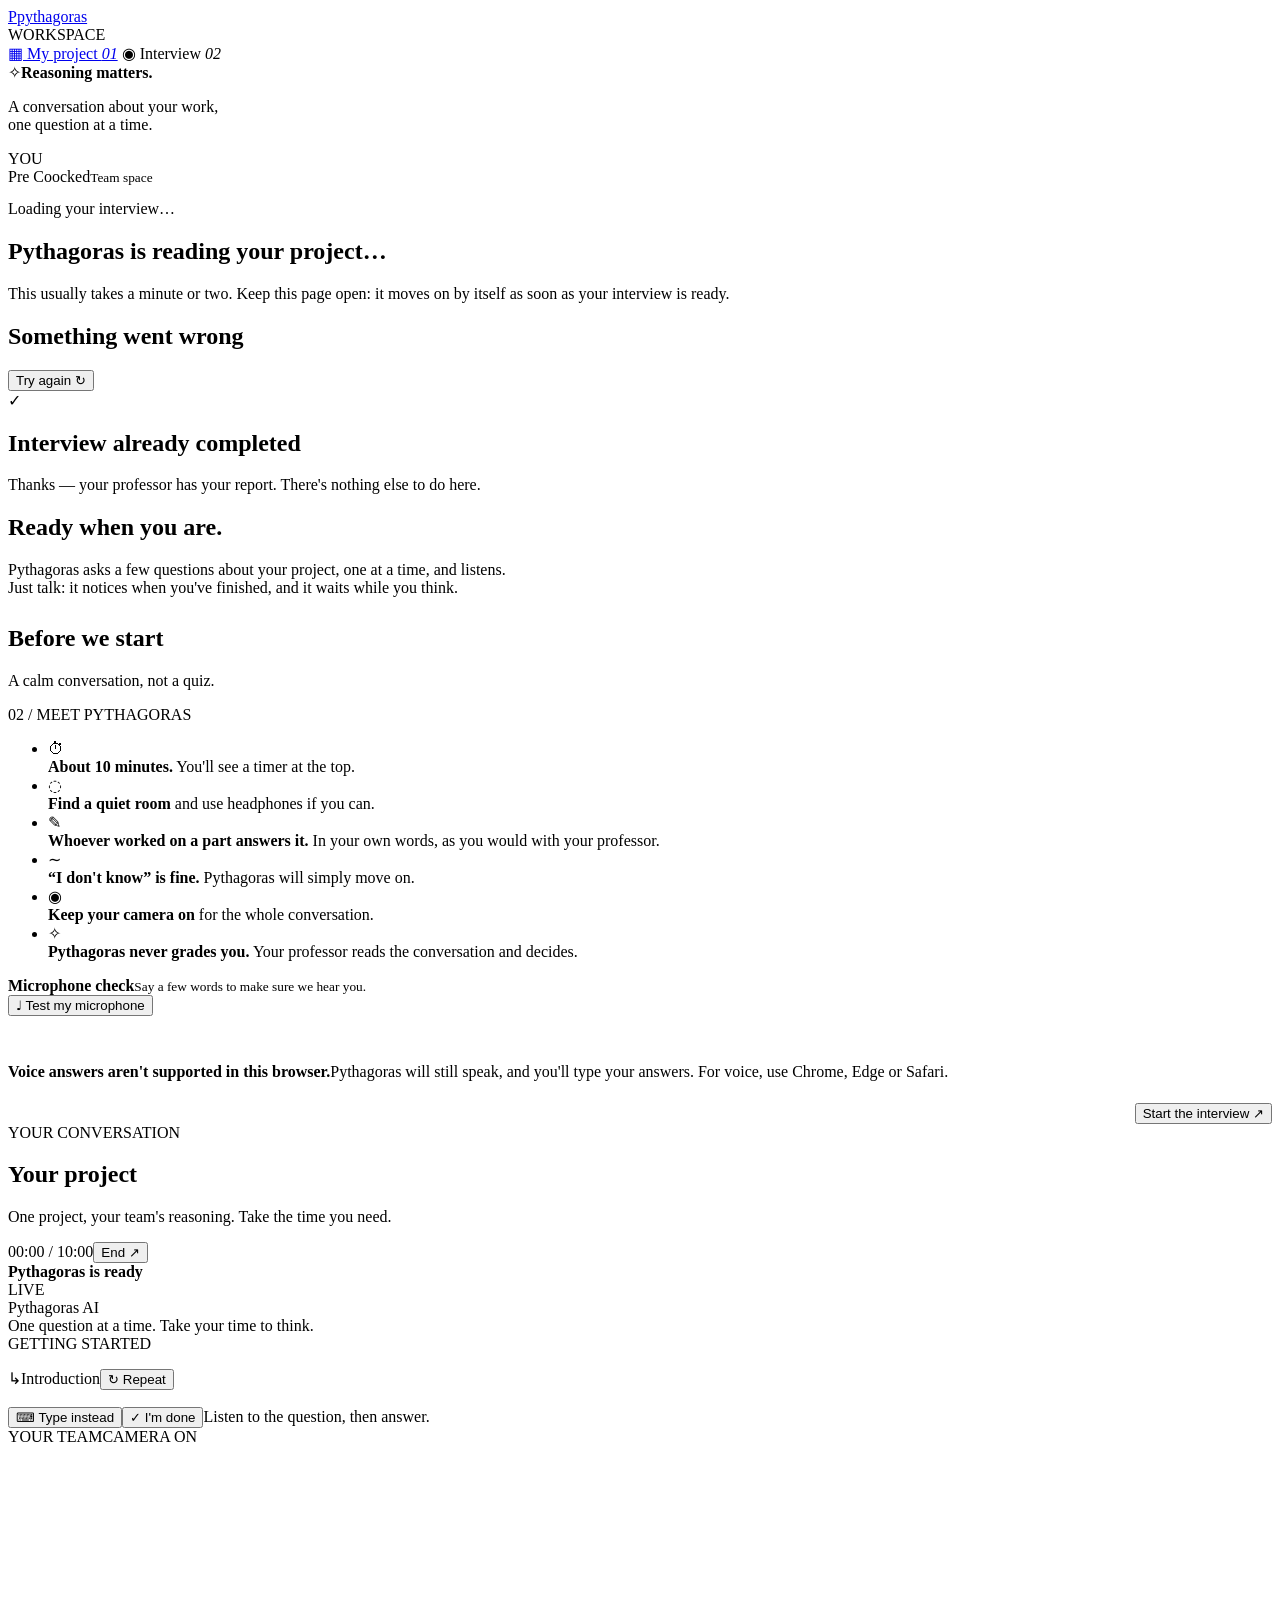
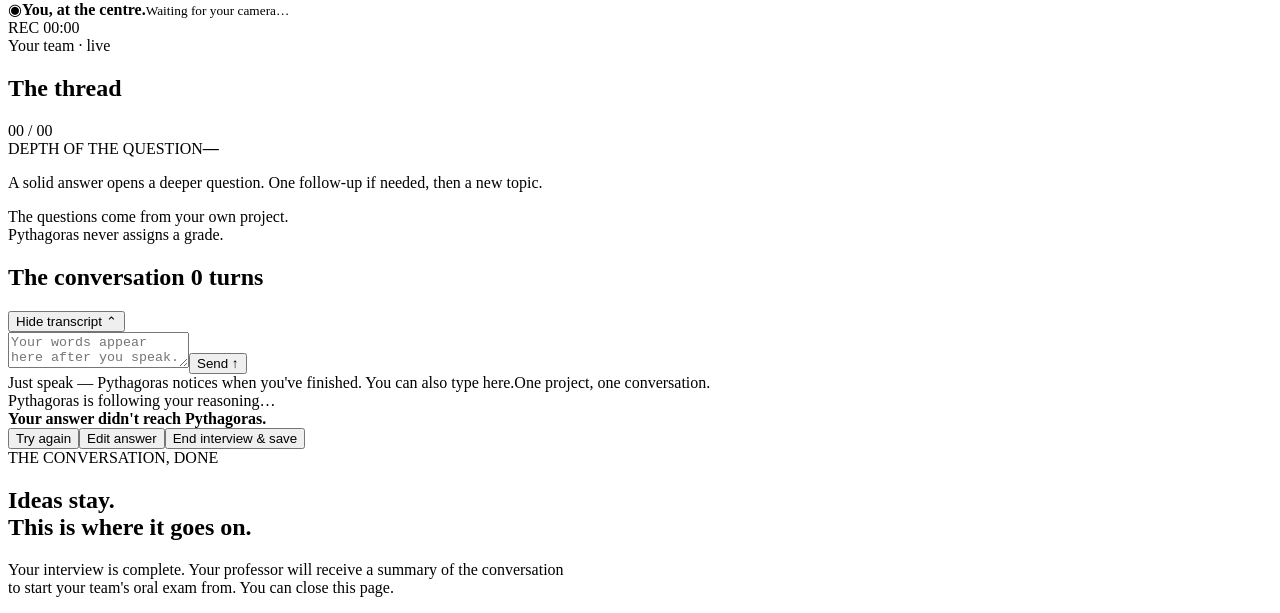
==== commit 80091430: "Remove sidebar workspace block" ====
--- a/pythagoras/static/interview.html
+++ b/pythagoras/static/interview.html
@@ -17,9 +17,7 @@
 <body>
   <div class="app-shell">
     <aside class="sidebar"><a href="/" class="brand"><span class="brand-icon">P</span>pythagoras</a>
-      <div class="workspace"><span class="workspace-icon">G</span>
-        <div>AI oral assessment<small>Team workspace</small></div>
-      </div>
+
       <div class="nav-label">WORKSPACE</div>
       <nav><a class="nav-item " href="/"><span>▦</span> My project <i>01</i></a>
         <span class="nav-item active"><span>◉</span> Interview <i>02</i></span>
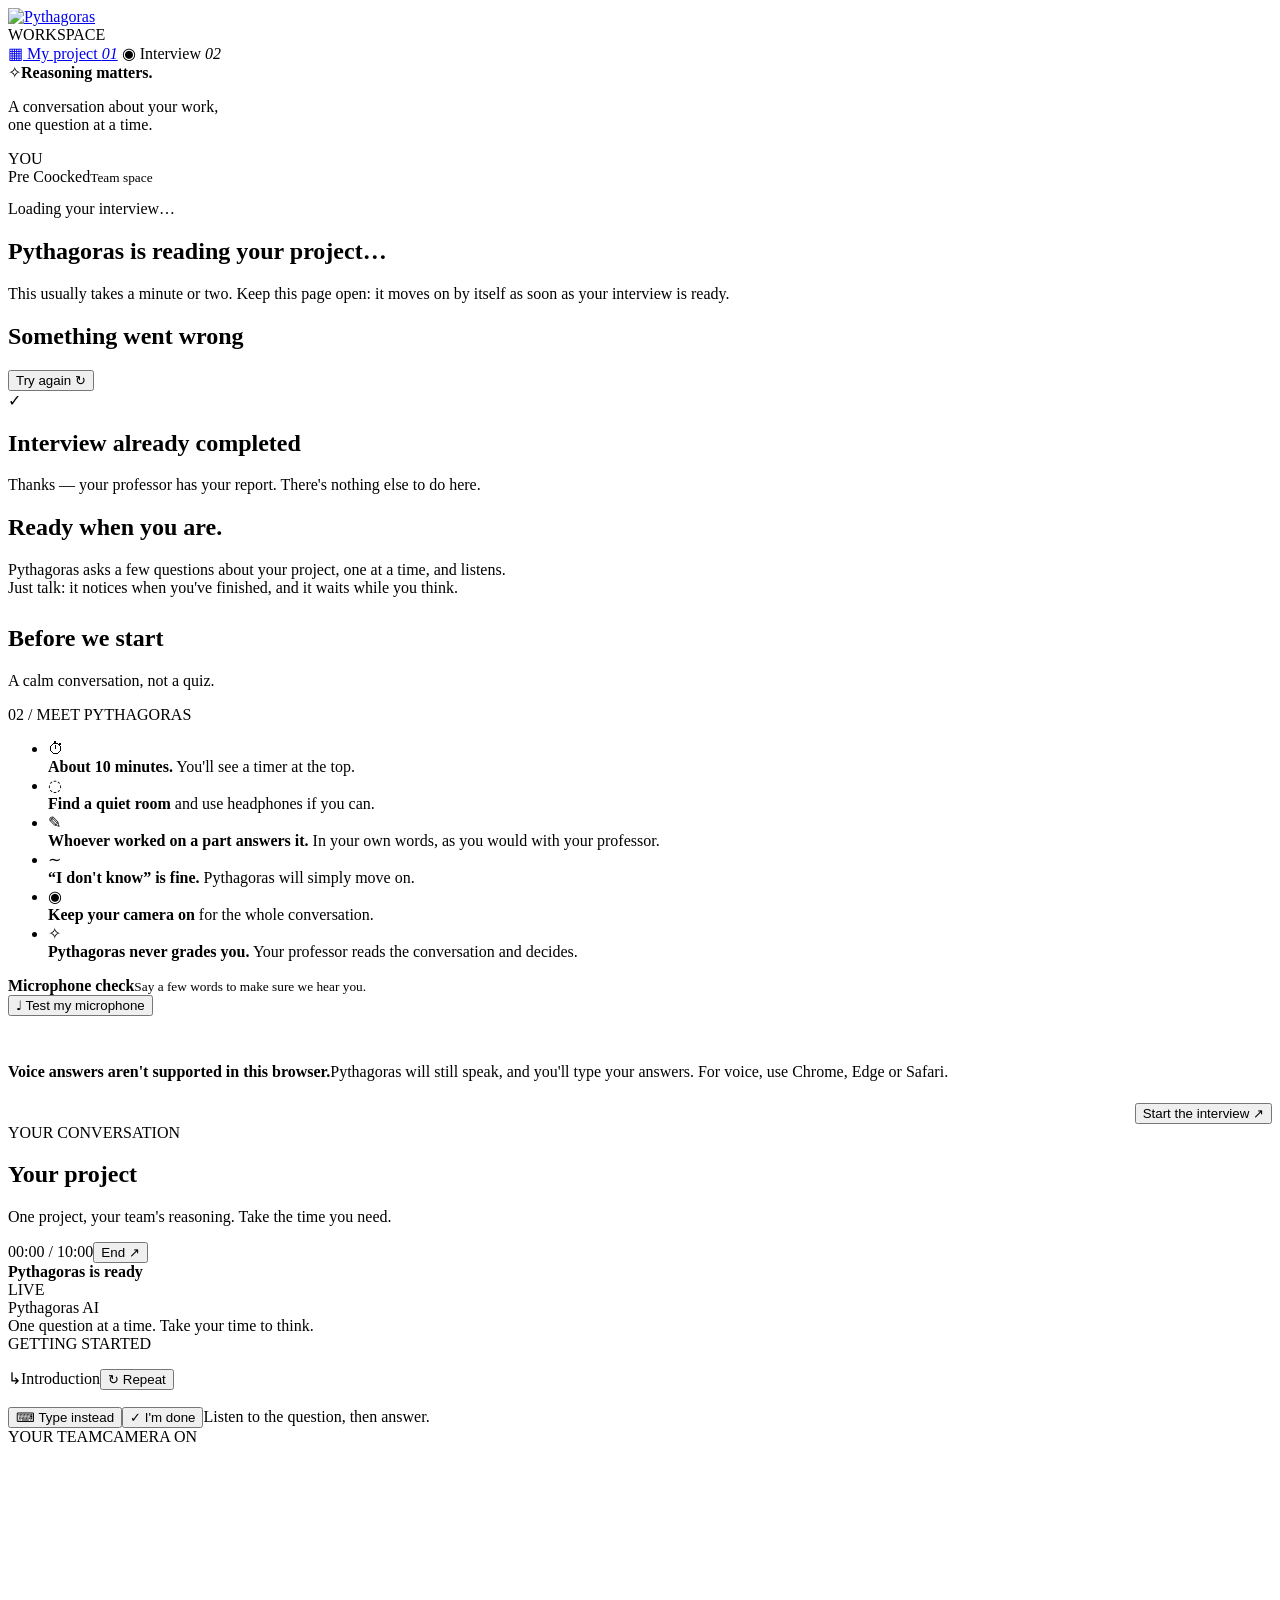
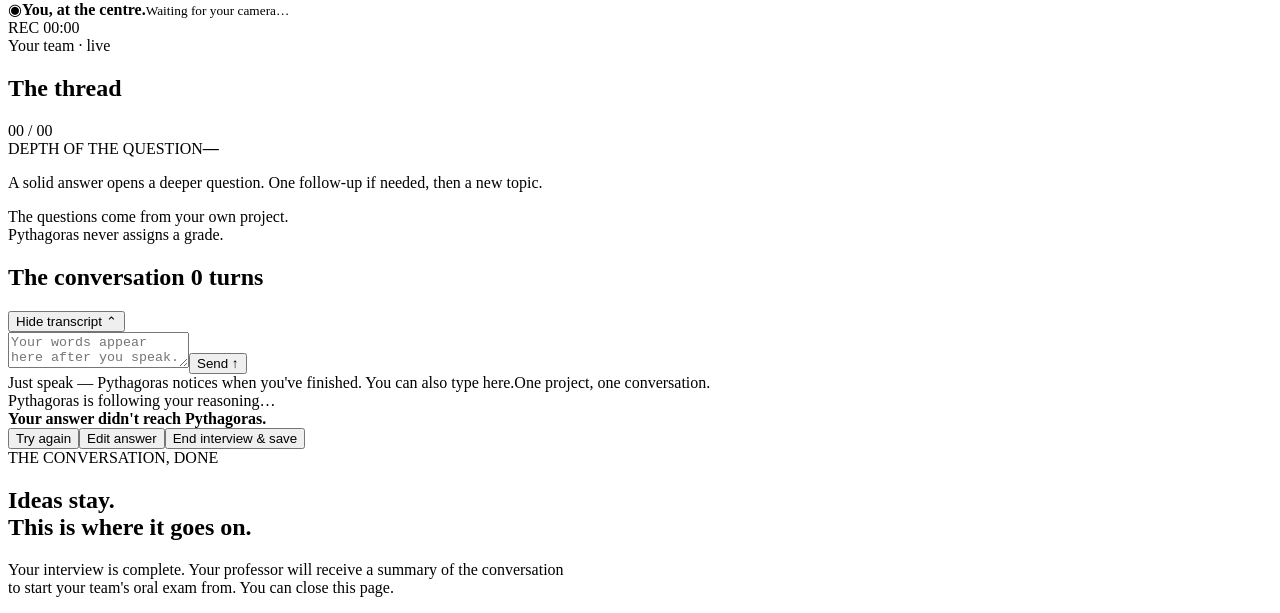
==== commit 6f2315cf: "Pythagoras wordmark logo" ====
--- a/pythagoras/static/interview.html
+++ b/pythagoras/static/interview.html
@@ -16,7 +16,7 @@
 
 <body>
   <div class="app-shell">
-    <aside class="sidebar"><a href="/" class="brand"><span class="brand-icon">P</span>pythagoras</a>
+    <aside class="sidebar"><a href="/" class="brand"><img class="brand-logo" src="/static/logo.png" alt="Pythagoras"></a>
 
       <div class="nav-label">WORKSPACE</div>
       <nav><a class="nav-item " href="/"><span>▦</span> My project <i>01</i></a>
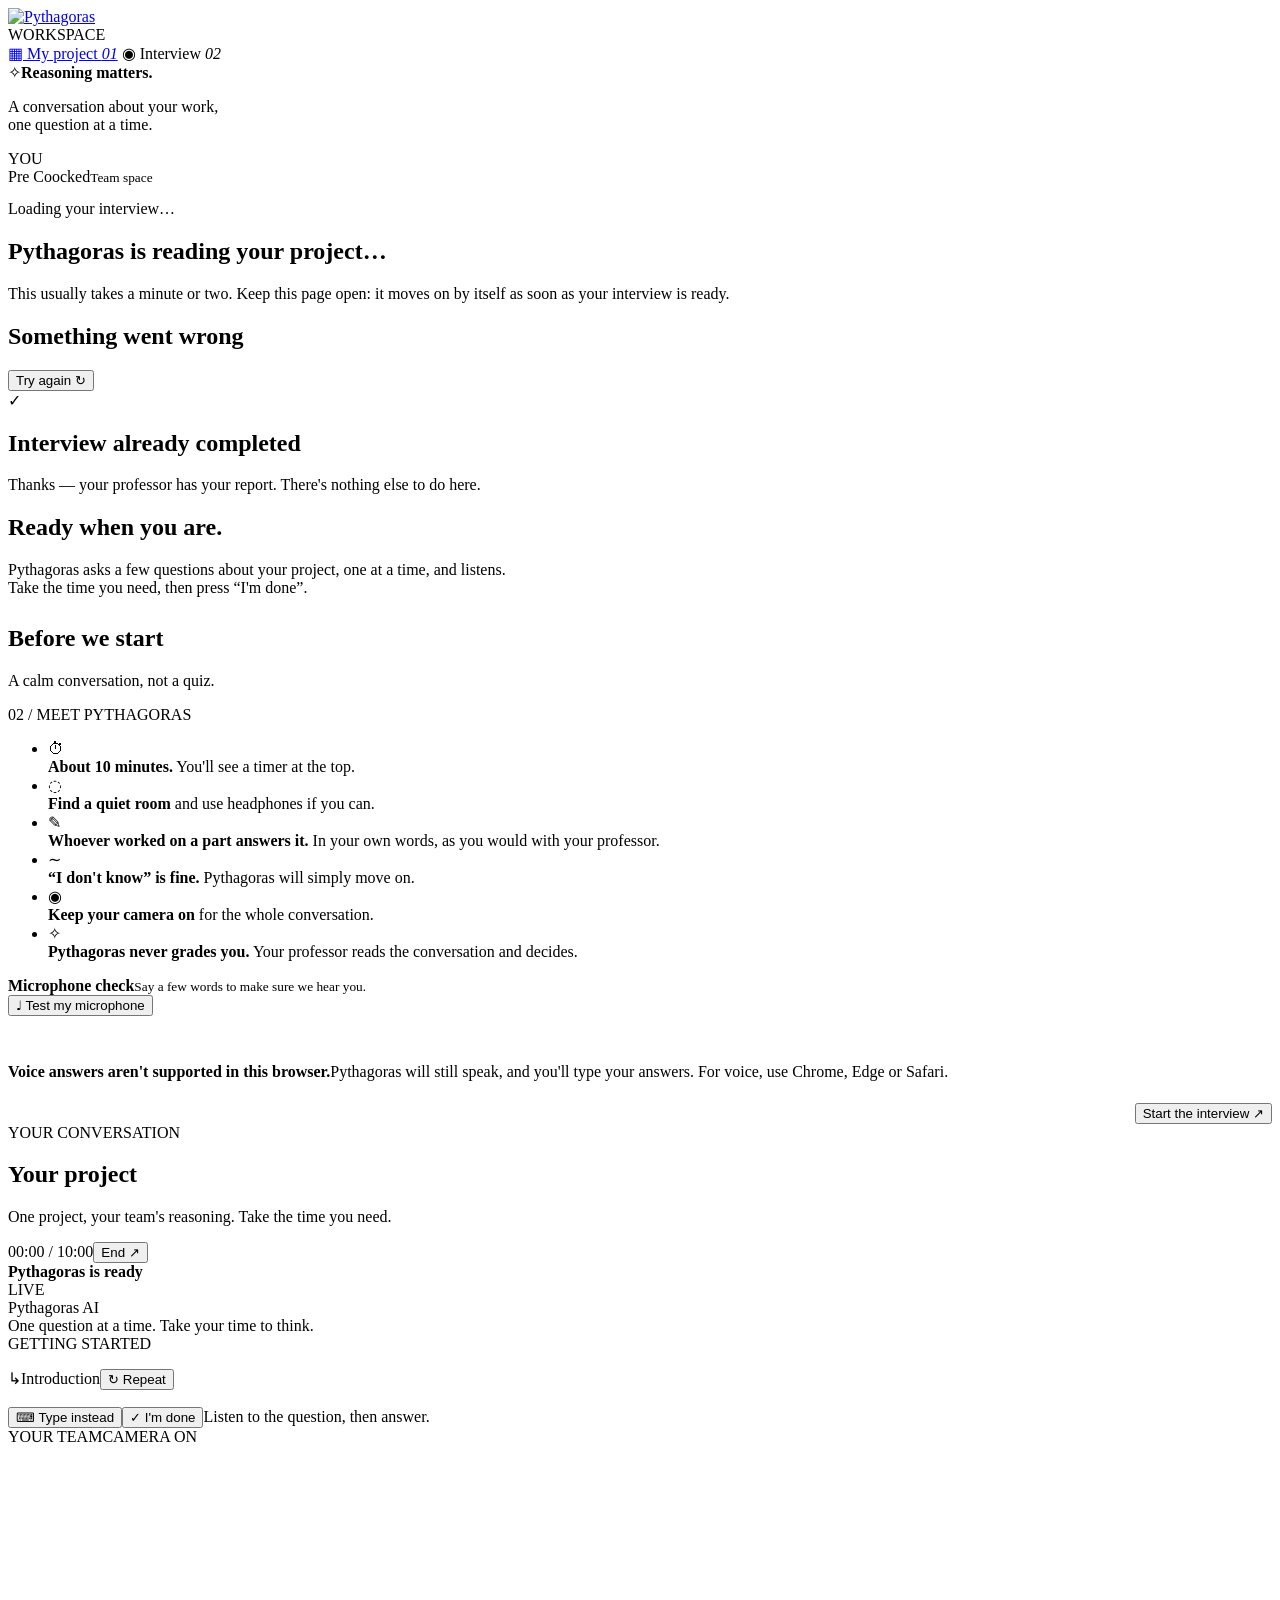
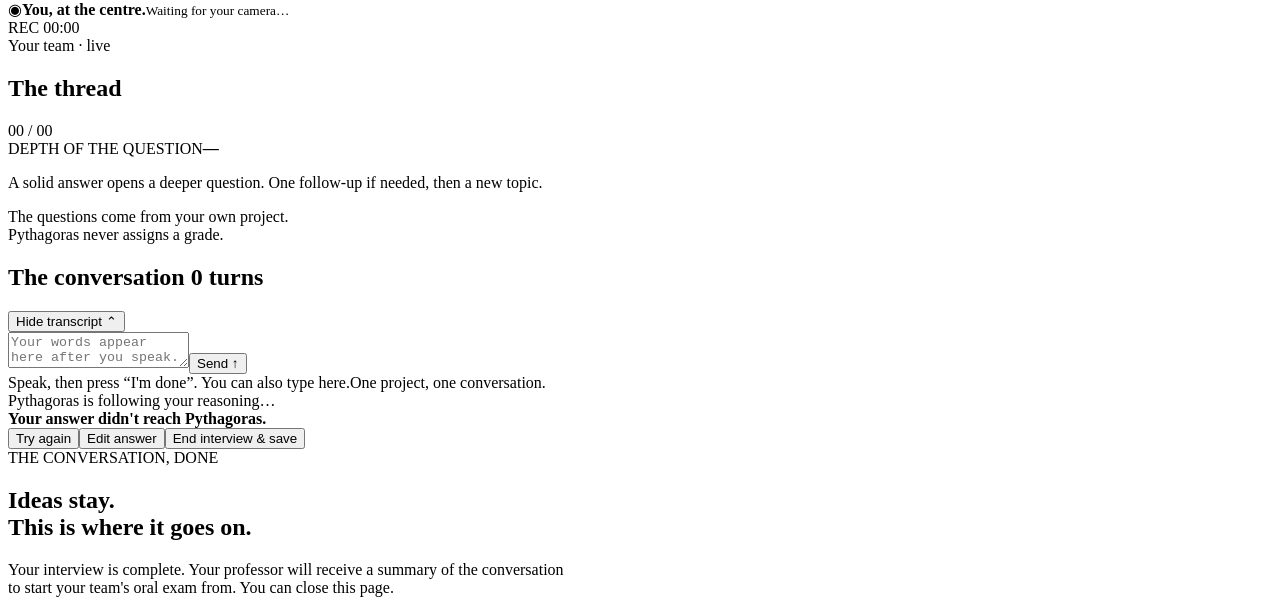
==== commit f5818e37: "Answers end only on I'm done; demo keeps its plan" ====
--- a/pythagoras/static/interview.html
+++ b/pythagoras/static/interview.html
@@ -74,8 +74,7 @@
           <div class="eyebrow"><span></span> <b id="intro-assignment"
               style="font-weight:650;text-transform:uppercase"></b></div>
           <h1 id="intro-hello">Ready when you are.</h1>
-          <p>Pythagoras asks a few questions about your project, one at a time, and listens.<br>Just talk: it notices
-            when you've finished, and it waits while you think.</p>
+          <p>Pythagoras asks a few questions about your project, one at a time, and listens.<br>Take the time you need, then press “I'm done”.</p>
         </div>
         <div class="panel intro-panel" style="margin-top:28px">
           <div class="panel-heading">
@@ -200,8 +199,7 @@
             <div id="answer-form"><textarea id="answer" rows="2"
                 placeholder="Your words appear here after you speak."></textarea><button class="primary" id="send-btn"
                 type="button">Send <span>↑</span></button></div>
-            <div class="composer-foot"><span id="voice-note" class="hidden">Just speak — Pythagoras notices when you've
-                finished. You can also type here.</span><span>One project, one conversation.</span></div>
+            <div class="composer-foot"><span id="voice-note" class="hidden">Speak, then press “I'm done”. You can also type here.</span><span>One project, one conversation.</span></div>
           </div>
           <div id="answer-thinking" class="thinking hidden"><span class="spinner"></span> Pythagoras is following your
             reasoning…</div>
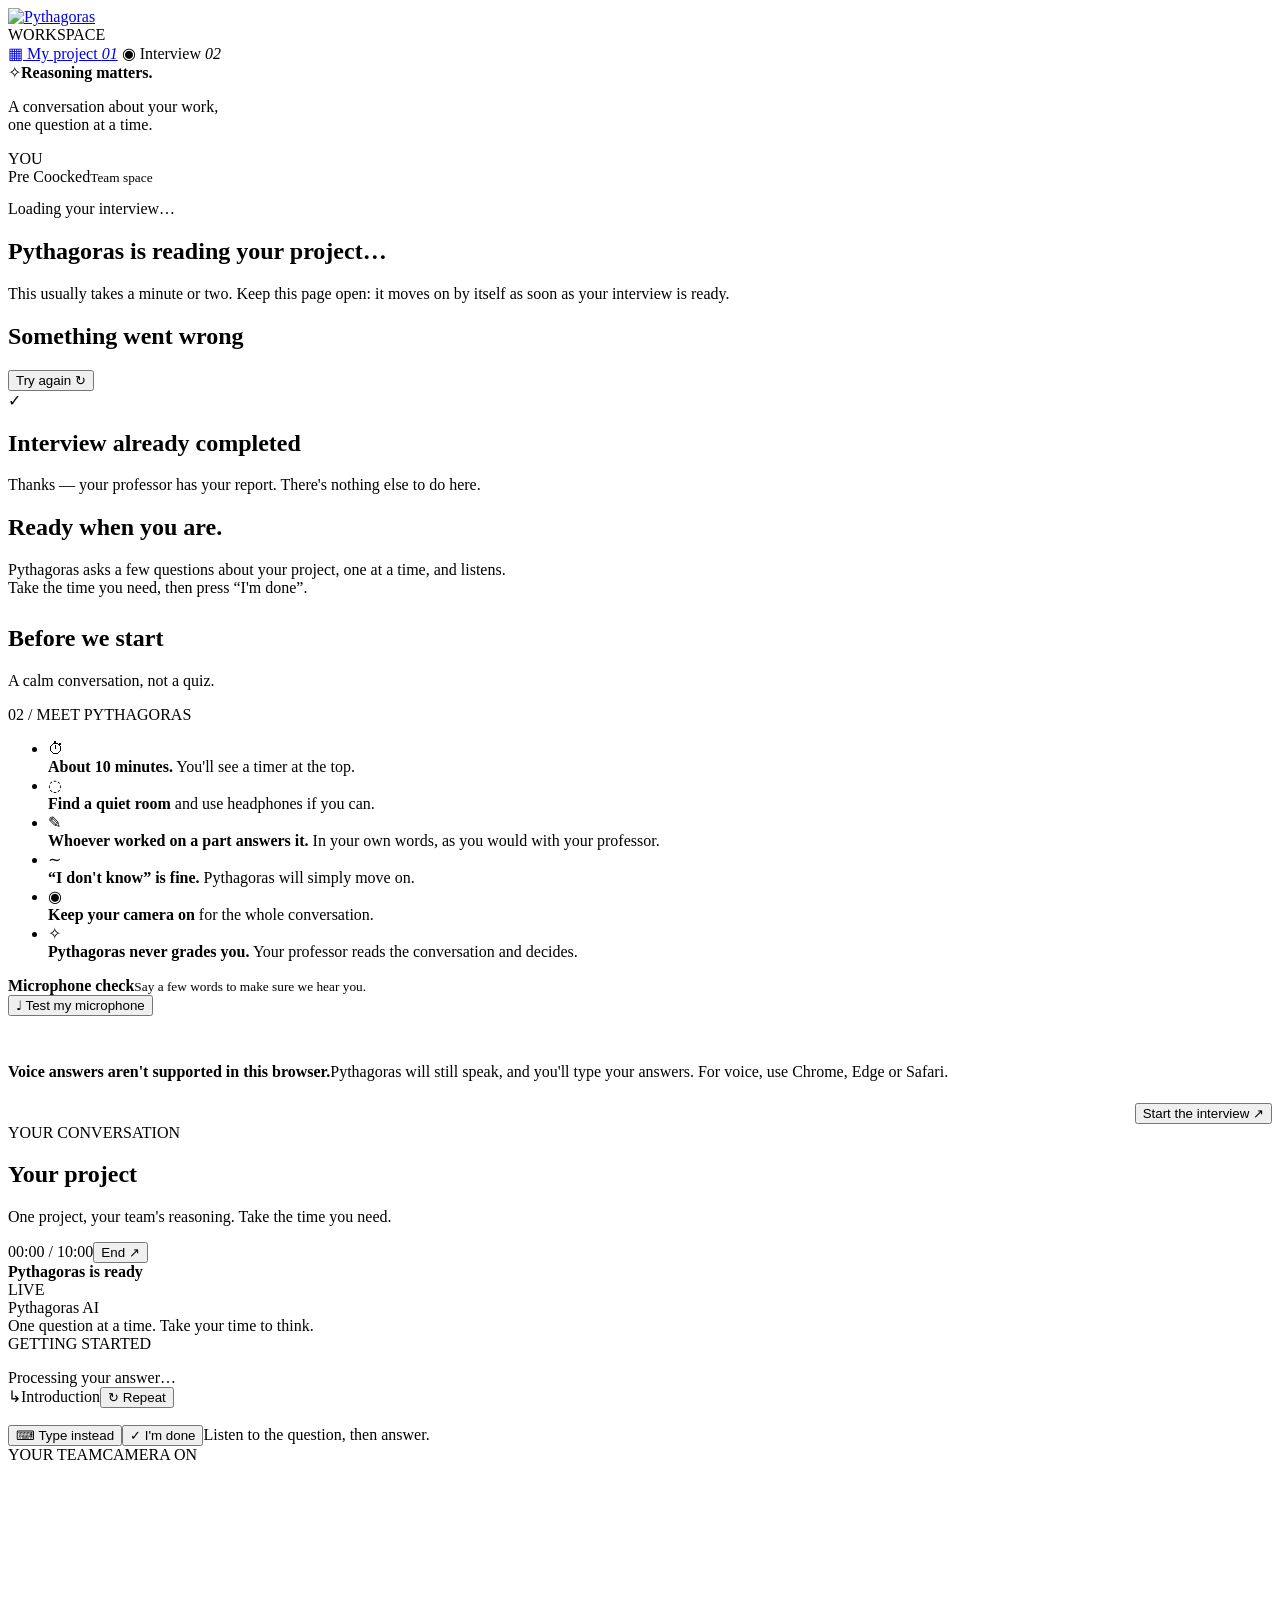
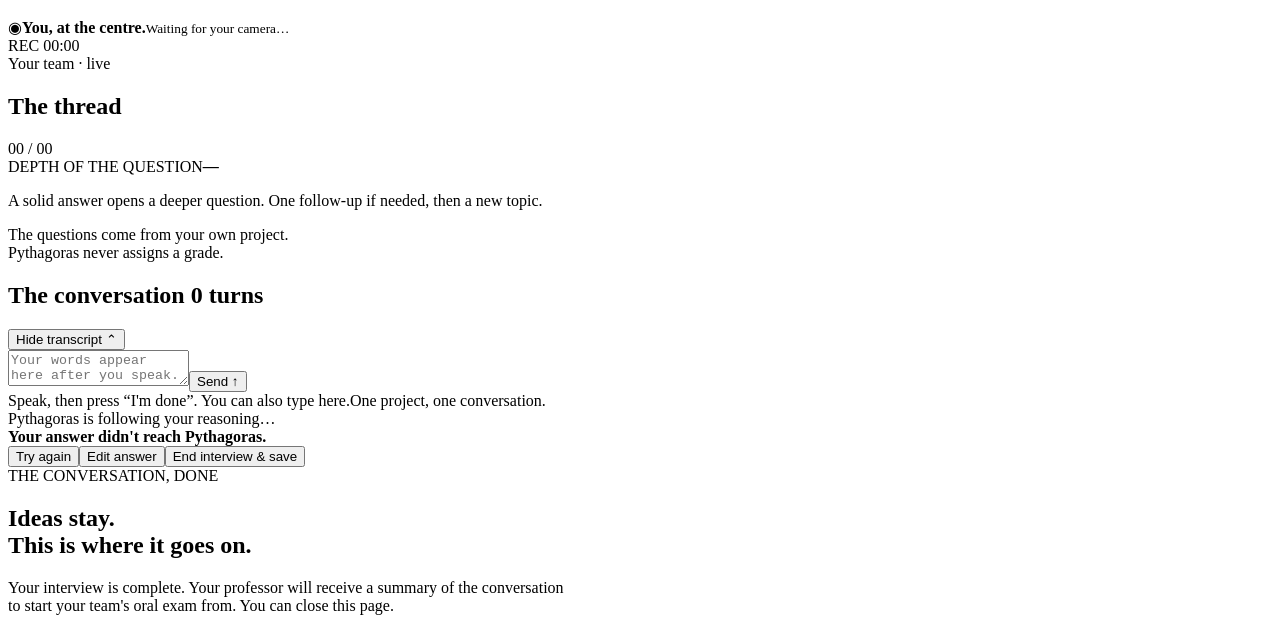
==== commit 140291c9: "Show a processing overlay after I'm done" ====
--- a/pythagoras/static/interview.html
+++ b/pythagoras/static/interview.html
@@ -156,6 +156,7 @@
               <div class="question-meta"><span id="progress-label">GETTING STARTED</span><span id="level-badge"></span>
               </div>
               <p id="q-text"></p>
+              <div class="processing-badge" role="status"><span class="spinner"></span> Processing your answer…</div>
               <div class="question-source"><span>↳</span><span id="topic-title">Introduction</span><button
                   id="repeat-btn" title="Hear the question again">↻ Repeat</button></div>
             </div>
